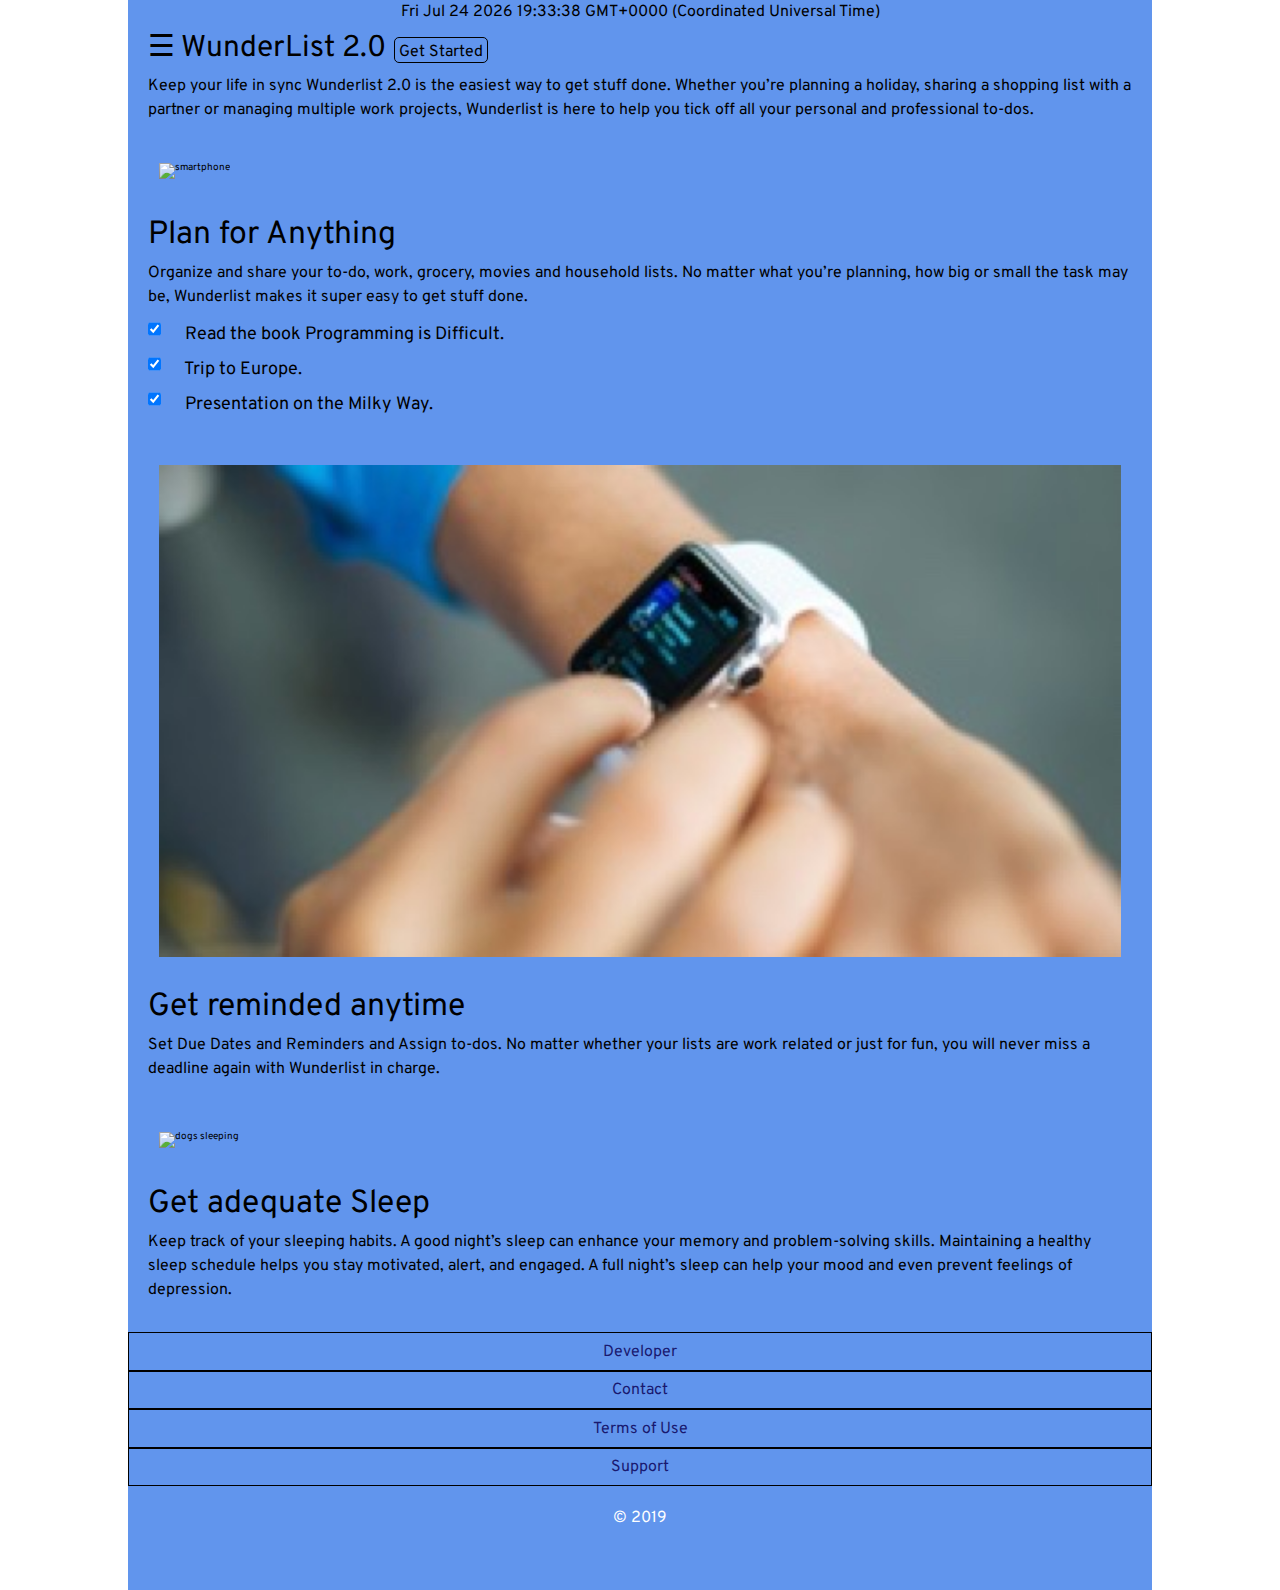
==== index.html @ 2e167d41 "still looking at checkbox" ====
<!DOCTYPE html>

<html lang="en">
<head>
<meta charset="utf-8" />

<title>WunderList 2.0</title>

<link
  href="https://fonts.googleapis.com/css?family=Monoton|Overpass|Indie+Flower|Roboto"
  rel="stylesheet"
/>

<link href="css/index.css" rel="stylesheet" />
<meta name="viewport" content="width=device-width, initial-scale=1.0" />
</head>
<body onload=display_ct();>
<div class="container">
  <p id="displayTime"><span id="ct"></span></p>
    <div id="mySidenav" class="sidenav">
      <a href="javascript:void(0)" class="closebtn" onclick="closeNav()">&times;</a>
      <a href="about.html">About</a>
      <a href="index.html">Home</a>
      <a href="https://youthful-hawking-cef0ae.netlify.com/">Get Started</a>
      <a href="contact.html">Contact</a>
    </div>
    <span id="span" onclick="openNav()">&#9776; WunderList 2.0</span>
    <span><a id="getStarted" href="https://youthful-hawking-cef0ae.netlify.com/">Get Started</a></span>
  <div class="main-article">
  <p>
    Keep your life in sync Wunderlist 2.0 is the easiest way to get stuff
    done. Whether you’re planning a holiday, sharing a shopping list with a
    partner or managing multiple work projects, Wunderlist is here to help
    you tick off all your personal and professional to-dos.
  </p>
    </div>
  </form>
  <div class="image">
    <img
      src="images/adidas-apple-electronics-552961.jpg"
      alt="smartphone"
    />
  </div>
  <div class="article">
    <h2>Plan for Anything</h2>
    <p>
      Organize and share your to-do, work, grocery, movies and household
      lists. No matter what you’re planning, how big or small the task may
      be, Wunderlist makes it super easy to get stuff done.
    </p>
  </div>
  <form class="demo" action="#">
    <label>
      <input
        type="checkbox"
        checked="checked"
        name="remember"
        style="margin-bottom:15px"
      />
      Read the book Programming is Difficult. </label
    ><br />
    <label>
      <input
        type="checkbox"
        checked="checked"
        name="remember"
        style="margin-bottom:15px"
      />
      Trip to Europe. </label
    ><br />
    <label>
      <input
        type="checkbox"
        checked="checked"
        name="remember"
        style="margin-bottom:15px"
      />
      Presentation on the Milky Way.
    </label>
  </form>

    <div class="getReminded">
    <img src="images/course-marketing.jpg" alt="watch" />
    <h2>Get reminded anytime</h2>
    <p>
      Set Due Dates and Reminders and Assign to-dos. No matter whether your
      lists are work related or just for fun, you will never miss a deadline
      again with Wunderlist in charge.
    </p>
  </div>
  <div class="relaxe">
<img src="images/animals-bed-calm-57627.jpg" alt="dogs sleeping">
<h2>Get adequate Sleep</h2>
<p>Keep track of your sleeping habits. A good night’s sleep can enhance your memory
and problem-solving skills. Maintaining a healthy sleep schedule helps you
stay motivated, alert, and engaged. A full night’s sleep can help your mood and even
prevent feelings of depression.
</p>
</div>
<div class="footer">
  <footer>
    <nav>
      <a id="footerAnchor" href="about.html">Developer</a>
      <a id="footerAnchor" href="contact.html">Contact</a>
      <a id="footerAnchor" href="#">Terms of Use</a>
      <a id="footerAnchor" href="mailto:dummyWunder@example.com">Support</a>
    </nav>
  </footer>
  <p>&copy; 2019</p>
</div>
</div>
<script src="index.js"></script>
</body>
</html>
---- css/index.css ----
html,
body,
div,
span,
applet,
object,
iframe,
h1,
h2,
h3,
h4,
h5,
h6,
p,
blockquote,
pre,
a,
abbr,
acronym,
address,
big,
cite,
code,
del,
dfn,
em,
img,
ins,
kbd,
q,
s,
samp,
small,
strike,
strong,
sub,
sup,
tt,
var,
b,
u,
i,
center,
dl,
dt,
dd,
ol,
ul,
li,
fieldset,
form,
label,
legend,
table,
caption,
tbody,
tfoot,
thead,
tr,
th,
td,
article,
aside,
canvas,
details,
embed,
figure,
figcaption,
footer,
header,
hgroup,
menu,
nav,
output,
ruby,
section,
summary,
time,
mark,
audio,
video {
  margin: 0;
  padding: 0;
  border: 0;
  font-size: 100%;
  font: inherit;
  vertical-align: baseline;
}
/* HTML5 display-role reset for older browsers */
article,
aside,
details,
figcaption,
figure,
footer,
header,
hgroup,
menu,
nav,
section {
  display: block;
}
body {
  line-height: 1;
}
ol,
ul {
  list-style: none;
}
blockquote,
q {
  quotes: none;
}
blockquote:before,
blockquote:after,
q:before,
q:after {
  content: "";
  content: none;
}
table {
  border-collapse: collapse;
  border-spacing: 0;
}
* {
  box-sizing: border-box;
  margin: 0 20px;
}
html {
  font-size: 62.5%;
}
html,
body {
  font-family: Overpass, sans-serif;
}
h1,
h2,
h3,
h4,
h5 {
  font-family: Overpass, cursive;
  margin: 0 20px;
}
h1 {
  font-size: 4rem;
}
h2 {
  font-size: 3.2rem;
  padding-bottom: 10px;
}
h4 {
  font-size: 2.5rem;
  padding-bottom: 10px;
}
p {
  line-height: 1.5;
  font-size: 1.6rem;
  padding-bottom: 10px;
  margin: 0 20px;
}
img {
  max-width: 480px;
  width: 94%;
  height: auto;
  margin: 0 3%;
}
.container {
  max-width: 500px;
  position: relative;
  width: 90%;
  margin: 0 auto;
  background-color: #6195ed;
}
#span {
  margin-left: 20px;
}
.aboutImages {
  margin: 0 20px;
}
.aboutImages .aboutImg {
  max-width: 18%;
  height: 100px;
  border: none;
}
.aboutImages .aboutImg:hover {
  cursor: pointer;
}
.aboutMain {
  margin-top: 20px;
}
.aboutContent {
  text-align: left;
  margin-top: 20px;
}
.aboutContent .content {
  margin-top: 10px;
  display: none;
}
.aboutContent .content h2 {
  margin-top: 20px;
}
.aboutContent .content h3 {
  margin-top: 10px;
  font-size: 20px;
}
.aboutContent .content p {
  margin-top: 10px;
}
.aboutContent .content span a {
  text-decoration: none;
  font-size: 16px;
  animation: pulse 1s infinite;
}
@keyframes pulse {
  0% {
    color: #212529;
  }
  100% {
    color: #75e7f0;
  }
}
.aboutContent .change {
  display: block;
}
.contact-article .contactH1 {
  text-align: center;
  font-size: 30px;
  margin: 20px 0;
}
.contact-article h2 {
  font-size: 24px;
}
.contact-article a {
  text-decoration: none;
}
@media (max-width: 1480px) {
  .container {
    max-width: 1024px;
  }
  img {
    max-width: 1024px;
    width: 94%;
    height: auto;
    margin: 3%;
  }
  .aboutImages {
    margin: 0 20px;
  }
  .aboutImages .aboutImg {
    max-width: 18%;
    height: 180px;
    border: none;
  }
  .aboutImages .aboutImg:hover {
    cursor: pointer;
  }
}
#displayTime {
  text-align: center;
}
.sidenav {
  height: 100%;
  width: 0;
  position: absolute;
  z-index: 0.2;
  top: 0;
  left: 0;
  background-color: #588ee2;
  overflow-x: hidden;
  transition: 0.5s;
  padding-top: 60px;
}
.sidenav a {
  padding: 8px 8px 8px 32px;
  text-decoration: none;
  font-size: 25px;
  color: #212529;
  display: block;
  transition: 0.3s;
}
.sidenav a:hover {
  color: #f1f1f1;
}
.sidenav .closebtn {
  position: absolute;
  top: 0;
  right: 25px;
  font-size: 36px;
  margin-left: 50px;
  color: #212529;
}
#span {
  font-size: 30px;
  margin-left: 20px;
}
#span:hover {
  cursor: pointer;
}
#getStarted {
  font-size: 16px;
  text-decoration: none;
  margin: 0 0 100px 6px;
  border: 1px solid black;
  color: black;
  border-radius: 5px;
  padding: 4px 4px 0 4px;
}
#getStarted:hover {
  background: gray;
}
.footer {
  max-width: 500px;
  width: 100%;
  margin-top: 20px;
  padding-bottom: 50px;
}
.footer #footerAnchor {
  max-width: 500px;
  width: 100%;
  display: block;
  text-align: center;
  border: 1px solid black;
  padding: 2%;
  font-size: 16px;
  text-decoration: none;
  color: midnightblue;
}
.footer #footerAnchor:hover {
  color: red;
  background: #86a5d6;
}
.footer p {
  text-align: center;
  margin-top: 20px;
  color: white;
}
@media (max-width: 1480px) {
  .footer {
    max-width: 1024px;
    width: 100%;
    margin-top: 20px;
    padding-bottom: 50px;
  }
  .footer #footerAnchor {
    max-width: 1024px;
    width: 100%;
    display: block;
    justify-content: space-between;
    border: 1px solid black;
    padding: 1%;
    font-size: 16px;
    text-decoration: none;
    color: midnightblue;
  }
  .footer #footerAnchor:hover {
    color: red;
  }
  .footer p {
    text-align: center;
    margin-top: 20px;
    color: white;
  }
}
.demo {
  font-size: 18px;
}
.demo input {
  border: 1px solid black;
  width: auto;
  height: 20px;
}
.main-article {
  margin-top: 10px;
}
.imgArticle {
  display: flex;
}
.imgReminded {
  display: flex;
}
.article {
  margin-top: 10px;
}
.getReminded {
  margin-top: 10px;
}
.relaxe {
  margin-top: 10px;
}
.relaxe h2 {
  margin-top: 10px;
}
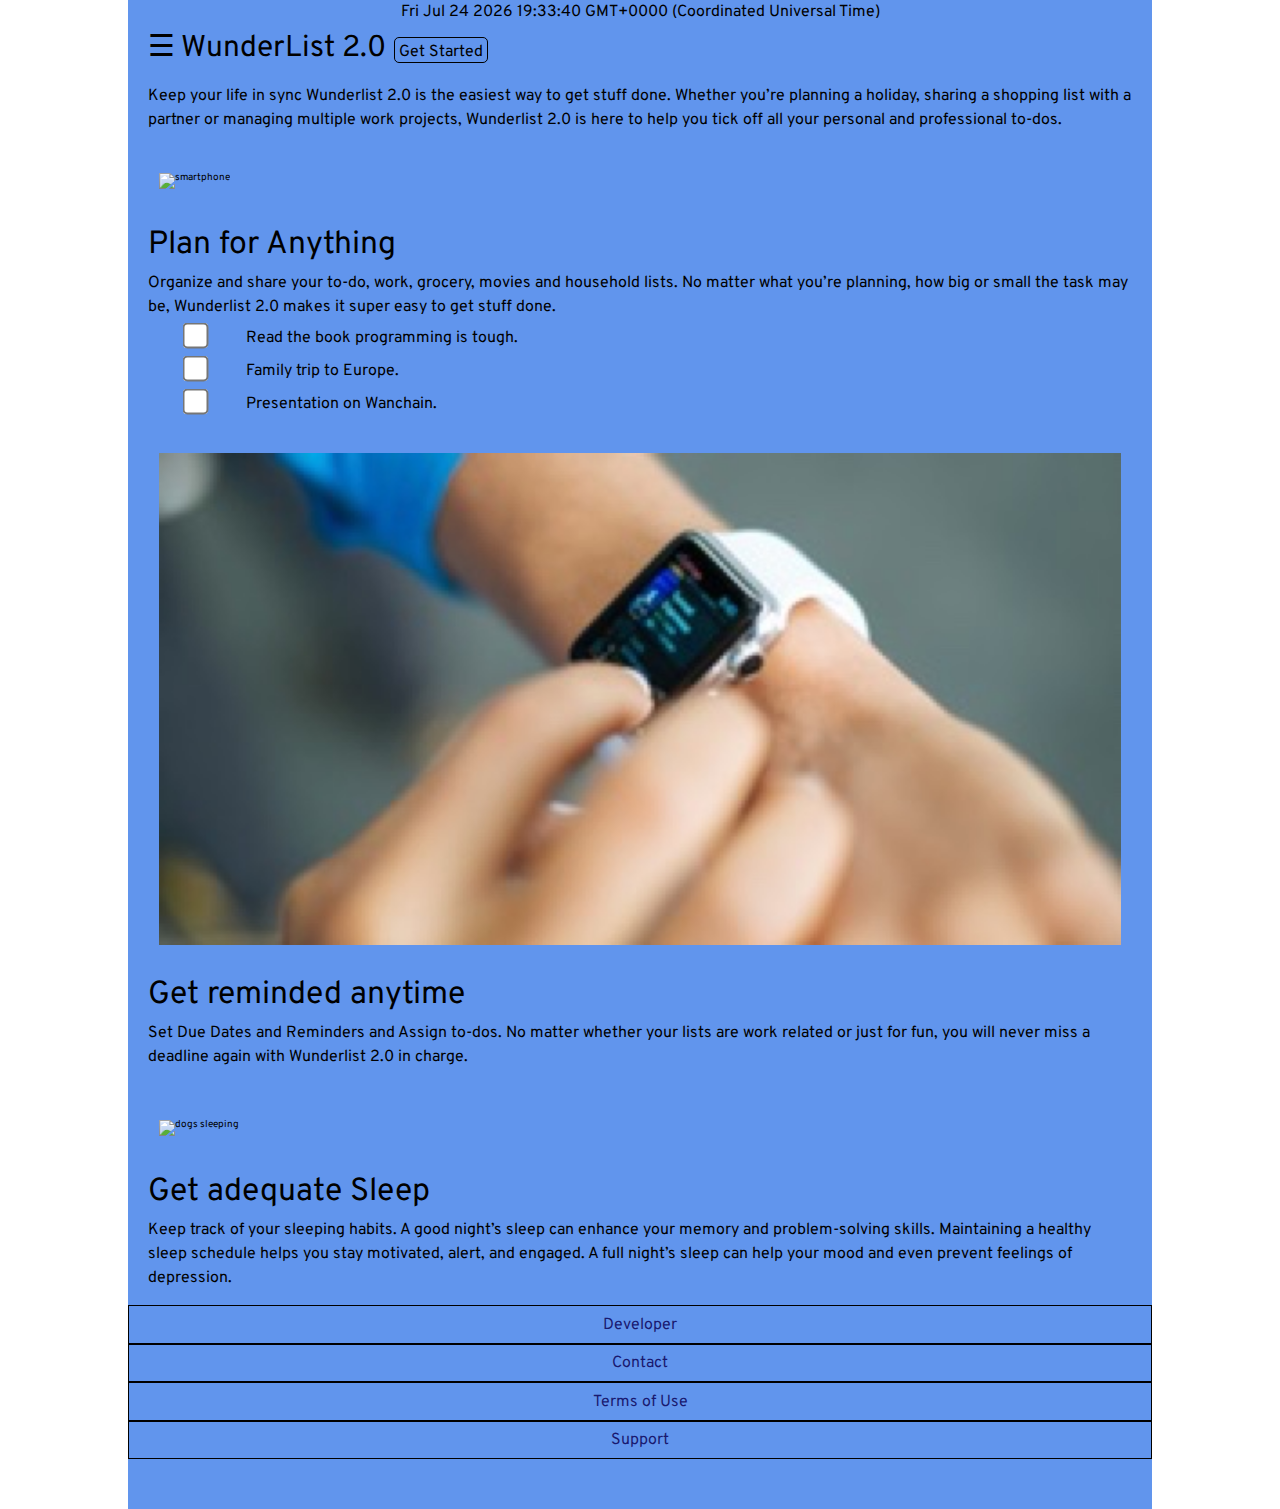
==== commit db8f34bb: "exploring" ====
--- a/index.html
+++ b/index.html
@@ -30,7 +30,7 @@
   <p>
     Keep your life in sync Wunderlist 2.0 is the easiest way to get stuff
     done. Whether you’re planning a holiday, sharing a shopping list with a
-    partner or managing multiple work projects, Wunderlist is here to help
+    partner or managing multiple work projects, Wunderlist 2.0 is here to help
     you tick off all your personal and professional to-dos.
   </p>
     </div>
@@ -46,46 +46,37 @@
     <p>
       Organize and share your to-do, work, grocery, movies and household
       lists. No matter what you’re planning, how big or small the task may
-      be, Wunderlist makes it super easy to get stuff done.
+      be, Wunderlist 2.0 makes it super easy to get stuff done.
     </p>
   </div>
-  <form class="demo" action="#">
-    <label>
-      <input
-        type="checkbox"
-        checked="checked"
-        name="remember"
-        style="margin-bottom:15px"
+  <form id="form" action="#">
+       <span><input id="checkbox" type="checkbox" 
       />
-      Read the book Programming is Difficult. </label
-    ><br />
-    <label>
-      <input
-        type="checkbox"
-        checked="checked"
-        name="remember"
-        style="margin-bottom:15px"
-      />
-      Trip to Europe. </label
-    ><br />
-    <label>
-      <input
-        type="checkbox"
-        checked="checked"
-        name="remember"
-        style="margin-bottom:15px"
-      />
-      Presentation on the Milky Way.
-    </label>
+      <label for="checkbox" style="margin-right:20px;"></label>Read the book programming is tough.</span>
+    <br />
+    <br />
+    <span><input id="checkbox" type="checkbox" />
+      <label for="checkbox" style="margin-right:20px;"></label>Family trip to Europe.</span>
+    <br />
+    <br />
+    <span><input id="checkbox" type="checkbox" />
+      <lab el for="checkbox" style="margin-right:20px;"></label>Presentation on Wanchain.</span>
+    <br />
   </form>
-
+  <!-- <div class="todoFlex">
+  <div class="todo">
+    <span><img id="thumpsDown" onclick="show()" src="images/disagree.svg" style="width:30px;height:30px;" alt="thumbsdown"><span>see this works</span></span>
+    ock; -->
+    <!-- <img id="thumpsUp" onclick="unShow()" src="images/agree-disagree.svg" style="width:30px;height:30px;" alt="thumbsup">
+  </div>
+  </div> -->
     <div class="getReminded">
     <img src="images/course-marketing.jpg" alt="watch" />
     <h2>Get reminded anytime</h2>
     <p>
       Set Due Dates and Reminders and Assign to-dos. No matter whether your
       lists are work related or just for fun, you will never miss a deadline
-      again with Wunderlist in charge.
+      again with Wunderlist 2.0 in charge.
     </p>
   </div>
   <div class="relaxe">
@@ -102,11 +93,11 @@
     <nav>
       <a id="footerAnchor" href="about.html">Developer</a>
       <a id="footerAnchor" href="contact.html">Contact</a>
-      <a id="footerAnchor" href="#">Terms of Use</a>
+      <a id="footerAnchor" href="terms.html" target="blank">Terms of Use</a>
       <a id="footerAnchor" href="mailto:dummyWunder@example.com">Support</a>
     </nav>
   </footer>
-  <p>&copy; 2019</p>
+ 
 </div>
 </div>
 <script src="index.js"></script>
--- a/css/index.css
+++ b/css/index.css
@@ -179,7 +179,7 @@
 }
 .aboutImages .aboutImg {
   max-width: 18%;
-  height: 100px;
+  height: 80px;
   border: none;
 }
 .aboutImages .aboutImg:hover {
@@ -219,9 +219,6 @@
     color: #75e7f0;
   }
 }
-.aboutContent .change {
-  display: block;
-}
 .contact-article .contactH1 {
   text-align: center;
   font-size: 30px;
@@ -236,6 +233,7 @@
 @media (max-width: 1480px) {
   .container {
     max-width: 1024px;
+    width: 100%;
   }
   img {
     max-width: 1024px;
@@ -249,6 +247,34 @@
   .aboutImages .aboutImg {
     max-width: 18%;
     height: 180px;
+    border: none;
+  }
+  .aboutImages .aboutImg:hover {
+    cursor: pointer;
+  }
+}
+@media (max-width: 880px) {
+  .container {
+    max-width: 880px;
+    width: 100%;
+    background: #6195ed;
+  }
+  .flip-box {
+    display: none;
+  }
+}
+@media (max-width: 650px) {
+  .container {
+    max-width: 650px;
+    width: 100%;
+    background: #6195ed;
+  }
+  .aboutImages {
+    margin: 0 20px;
+  }
+  .aboutImages .aboutImg {
+    max-width: 18%;
+    height: 120px;
     border: none;
   }
   .aboutImages .aboutImg:hover {
@@ -265,7 +291,7 @@
   z-index: 0.2;
   top: 0;
   left: 0;
-  background-color: #588ee2;
+  background-color: #6195ed;
   overflow-x: hidden;
   transition: 0.5s;
   padding-top: 60px;
@@ -311,7 +337,7 @@
 .footer {
   max-width: 500px;
   width: 100%;
-  margin-top: 20px;
+  margin-top: 5px;
   padding-bottom: 50px;
 }
 .footer #footerAnchor {
@@ -333,12 +359,21 @@
   text-align: center;
   margin-top: 20px;
   color: white;
+  animation: pulse 1s infinite;
+}
+@keyframes pulse {
+  0% {
+    color: #083077;
+  }
+  100% {
+    color: #092524;
+  }
 }
 @media (max-width: 1480px) {
   .footer {
     max-width: 1024px;
     width: 100%;
-    margin-top: 20px;
+    margin-top: 5px;
     padding-bottom: 50px;
   }
   .footer #footerAnchor {
@@ -361,16 +396,8 @@
     color: white;
   }
 }
-.demo {
-  font-size: 18px;
-}
-.demo input {
-  border: 1px solid black;
-  width: auto;
-  height: 20px;
-}
 .main-article {
-  margin-top: 10px;
+  margin-top: 20px;
 }
 .imgArticle {
   display: flex;
@@ -390,3 +417,10 @@
 .relaxe h2 {
   margin-top: 10px;
 }
+#form {
+  font-size: 16px;
+}
+#form input[type="checkbox"] {
+  transform: scale(2);
+  margin-left: 6%;
+}
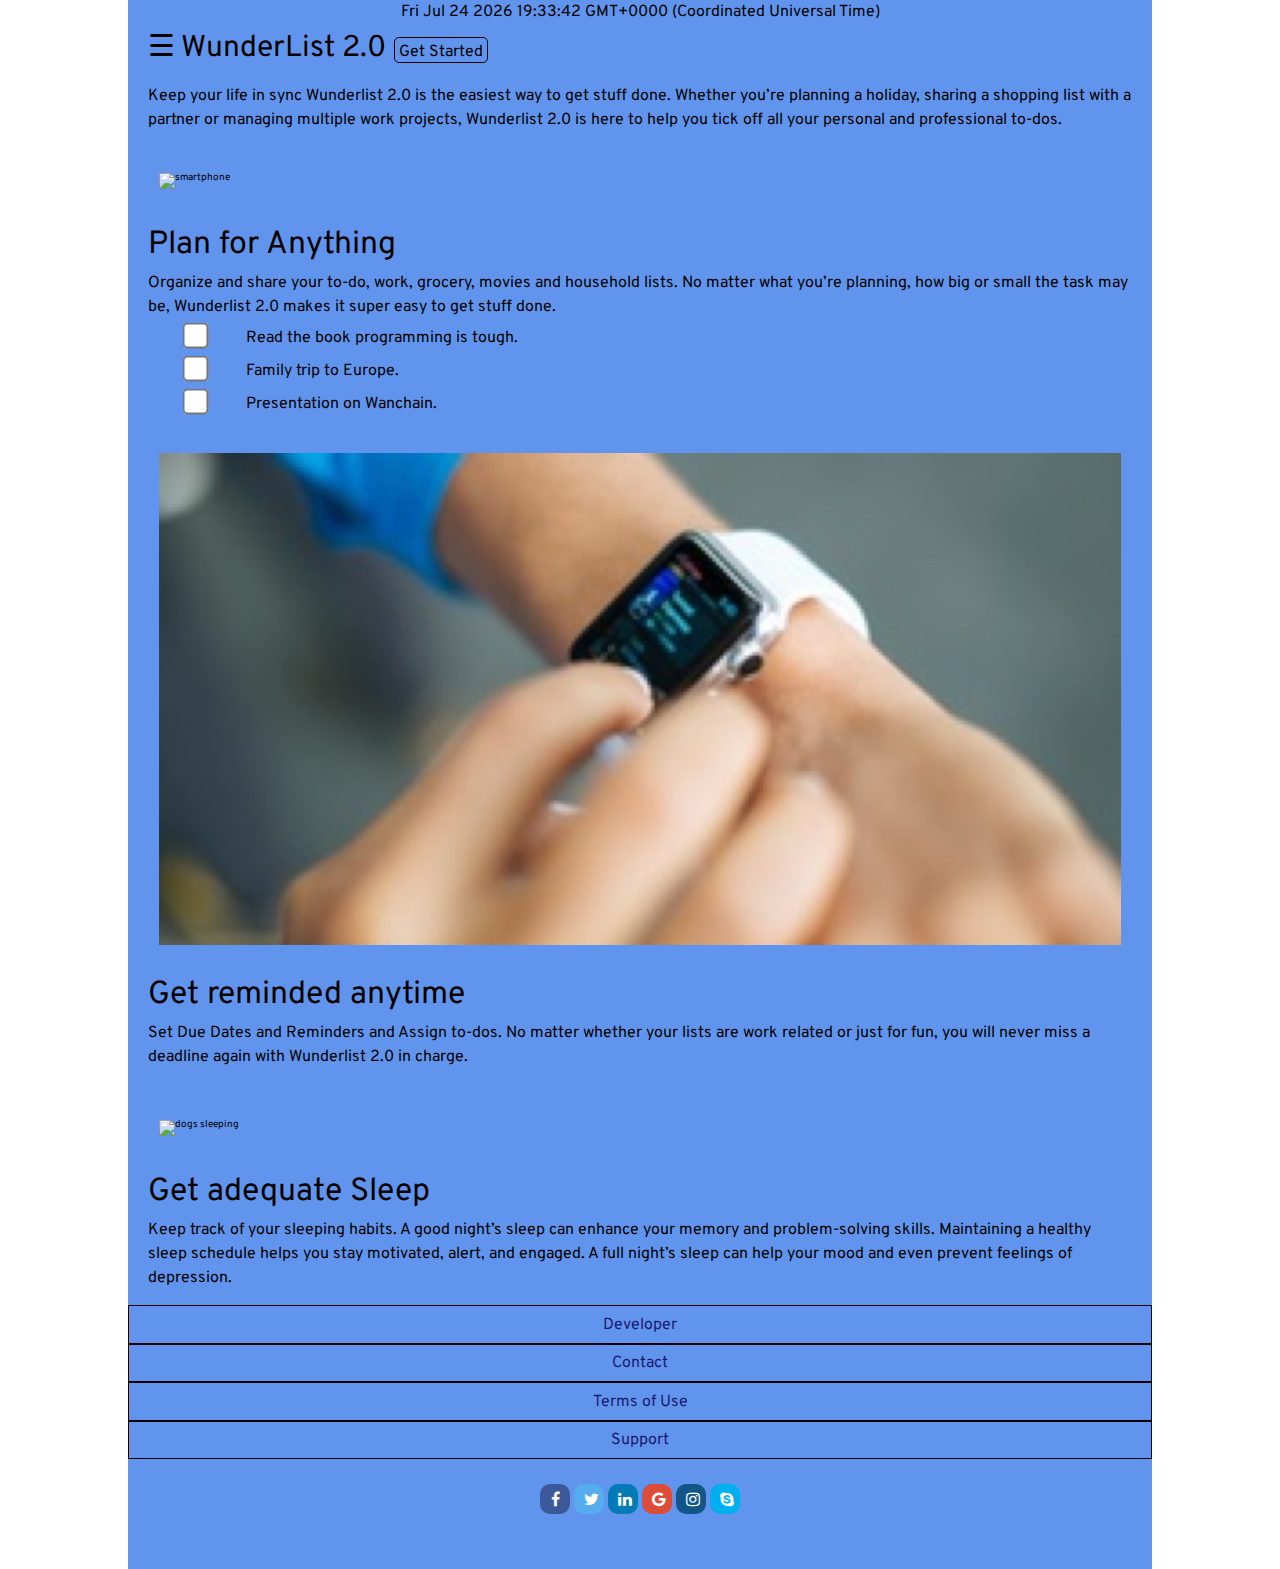
==== commit c28d3b82: "added social media icons" ====
--- a/index.html
+++ b/index.html
@@ -10,7 +10,7 @@
   href="https://fonts.googleapis.com/css?family=Monoton|Overpass|Indie+Flower|Roboto"
   rel="stylesheet"
 />
-
+<link rel="stylesheet" href="https://cdnjs.cloudflare.com/ajax/libs/font-awesome/4.7.0/css/font-awesome.min.css">
 <link href="css/index.css" rel="stylesheet" />
 <meta name="viewport" content="width=device-width, initial-scale=1.0" />
 </head>
@@ -97,7 +97,14 @@
       <a id="footerAnchor" href="mailto:dummyWunder@example.com">Support</a>
     </nav>
   </footer>
- 
+<div class="socialMedia">
+  <a href="#" class="fa fa-facebook"></a>
+  <a href="#" class="fa fa-twitter"></a>
+  <a href="#" class="fa fa-linkedin"></a>
+  <a href="#" class="fa fa-google"></a>
+  <a href="#" class="fa fa-instagram"></a>
+  <a href="#" class="fa fa-skype"></a>
+</div>
 </div>
 </div>
 <script src="index.js"></script>
--- a/css/index.css
+++ b/css/index.css
@@ -355,19 +355,46 @@
   color: red;
   background: #86a5d6;
 }
-.footer p {
+.footer .socialMedia {
+  margin-top: 20px;
+  display: flex;
+  justify-content: center;
+}
+.footer .fa {
+  padding: 7px 10px;
+  font-size: 16px;
+  width: 30px;
+  border-radius: 10px;
   text-align: center;
-  margin-top: 20px;
-  color: white;
-  animation: pulse 1s infinite;
-}
-@keyframes pulse {
-  0% {
-    color: #083077;
-  }
-  100% {
-    color: #092524;
-  }
+  text-decoration: none;
+  margin: 5px 2px;
+}
+.footer .fa:hover {
+  opacity: 0.7;
+}
+.footer .fa-facebook {
+  background: #3b5998;
+  color: white;
+}
+.footer .fa-twitter {
+  background: #55acee;
+  color: white;
+}
+.footer .fa-google {
+  background: #dd4b39;
+  color: white;
+}
+.footer .fa-linkedin {
+  background: #007bb5;
+  color: white;
+}
+.footer .fa-instagram {
+  background: #125688;
+  color: white;
+}
+.footer .fa-skype {
+  background: #00aff0;
+  color: white;
 }
 @media (max-width: 1480px) {
   .footer {
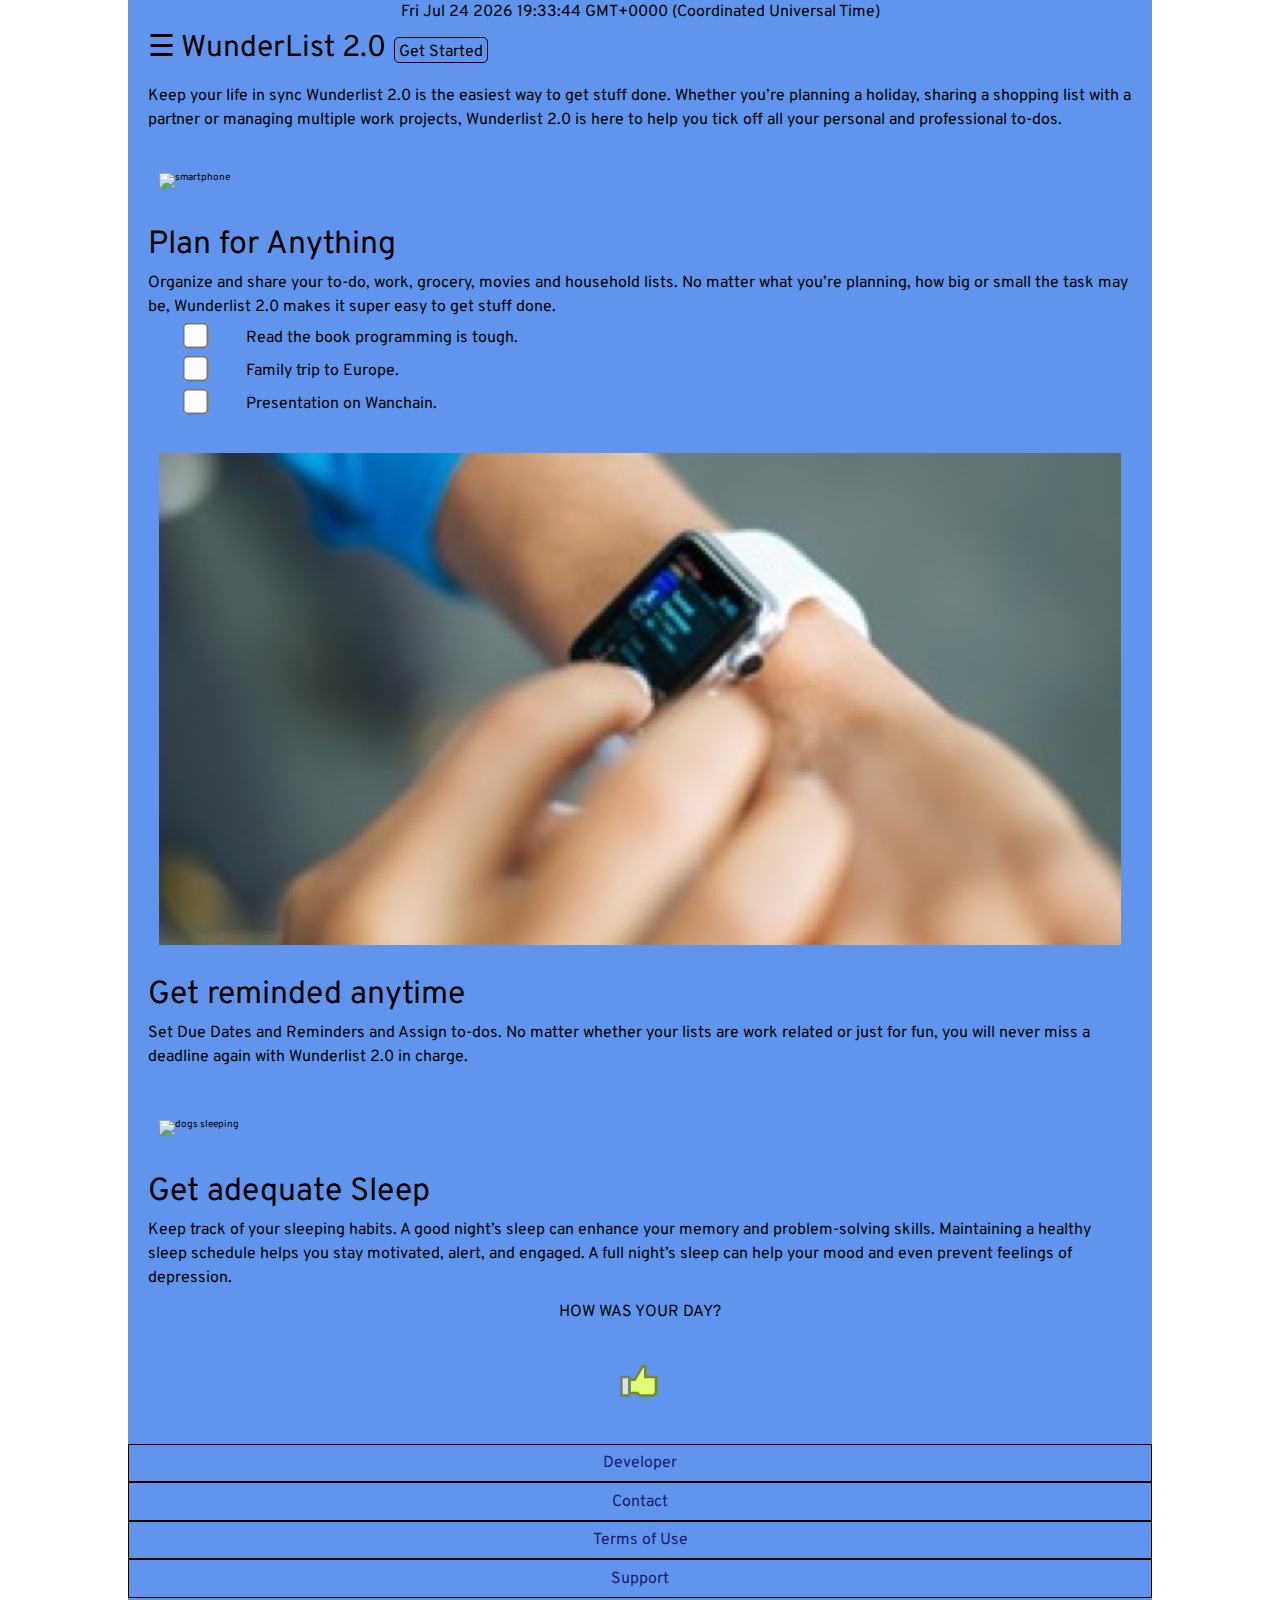
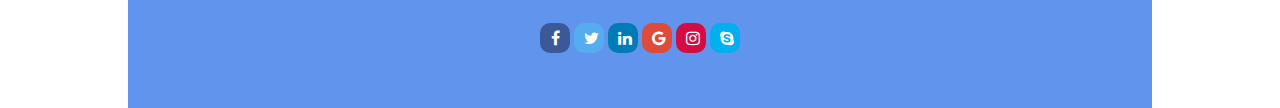
==== commit 90b5f342: "added thumps up" ====
--- a/index.html
+++ b/index.html
@@ -52,7 +52,7 @@
   <form id="form" action="#">
        <span><input id="checkbox" type="checkbox" 
       />
-      <label for="checkbox" style="margin-right:20px;"></label>Read the book programming is tough.</span>
+      <label for="checkbox" style="margin-right:20px;"></label><span id="checkSpan">Read the book programming is tough.</span></span>
     <br />
     <br />
     <span><input id="checkbox" type="checkbox" />
@@ -88,6 +88,11 @@
 prevent feelings of depression.
 </p>
 </div>
+<div class="howdy">
+  <p>How was your day?</p>
+  <img id="thumpsUp" onclick="unShow()" src="images/agree-disagree.svg" style="width:40px;height:40px;"
+    alt="thumbsup">
+</div>
 <div class="footer">
   <footer>
     <nav>
@@ -98,12 +103,12 @@
     </nav>
   </footer>
 <div class="socialMedia">
-  <a href="#" class="fa fa-facebook"></a>
-  <a href="#" class="fa fa-twitter"></a>
-  <a href="#" class="fa fa-linkedin"></a>
-  <a href="#" class="fa fa-google"></a>
-  <a href="#" class="fa fa-instagram"></a>
-  <a href="#" class="fa fa-skype"></a>
+  <a href="https://www.facebook.com/" class="fa fa-facebook"></a>
+  <a href="www.twitter.co " class="fa fa-twitter"></a>
+  <a href="www.linkedIn.com" class="fa fa-linkedin"></a>
+  <a href="www.google.com" class="fa fa-google"></a>
+  <a href="www.instagram.com" class="fa fa-instagram"></a>
+  <a href="www.skype.com" class="fa fa-skype"></a>
 </div>
 </div>
 </div>
--- a/css/index.css
+++ b/css/index.css
@@ -171,9 +171,6 @@
   margin: 0 auto;
   background-color: #6195ed;
 }
-#span {
-  margin-left: 20px;
-}
 .aboutImages {
   margin: 0 20px;
 }
@@ -258,9 +255,6 @@
     max-width: 880px;
     width: 100%;
     background: #6195ed;
-  }
-  .flip-box {
-    display: none;
   }
 }
 @media (max-width: 650px) {
@@ -389,7 +383,7 @@
   color: white;
 }
 .footer .fa-instagram {
-  background: #125688;
+  background: #d30d43;
   color: white;
 }
 .footer .fa-skype {
@@ -451,3 +445,18 @@
   transform: scale(2);
   margin-left: 6%;
 }
+.howdy {
+  text-align: center;
+}
+.howdy p {
+  text-transform: uppercase;
+  animation: pulse 1s infinite;
+}
+@keyframes pulse {
+  0% {
+    color: #212529;
+  }
+  100% {
+    color: #75e7f0;
+  }
+}
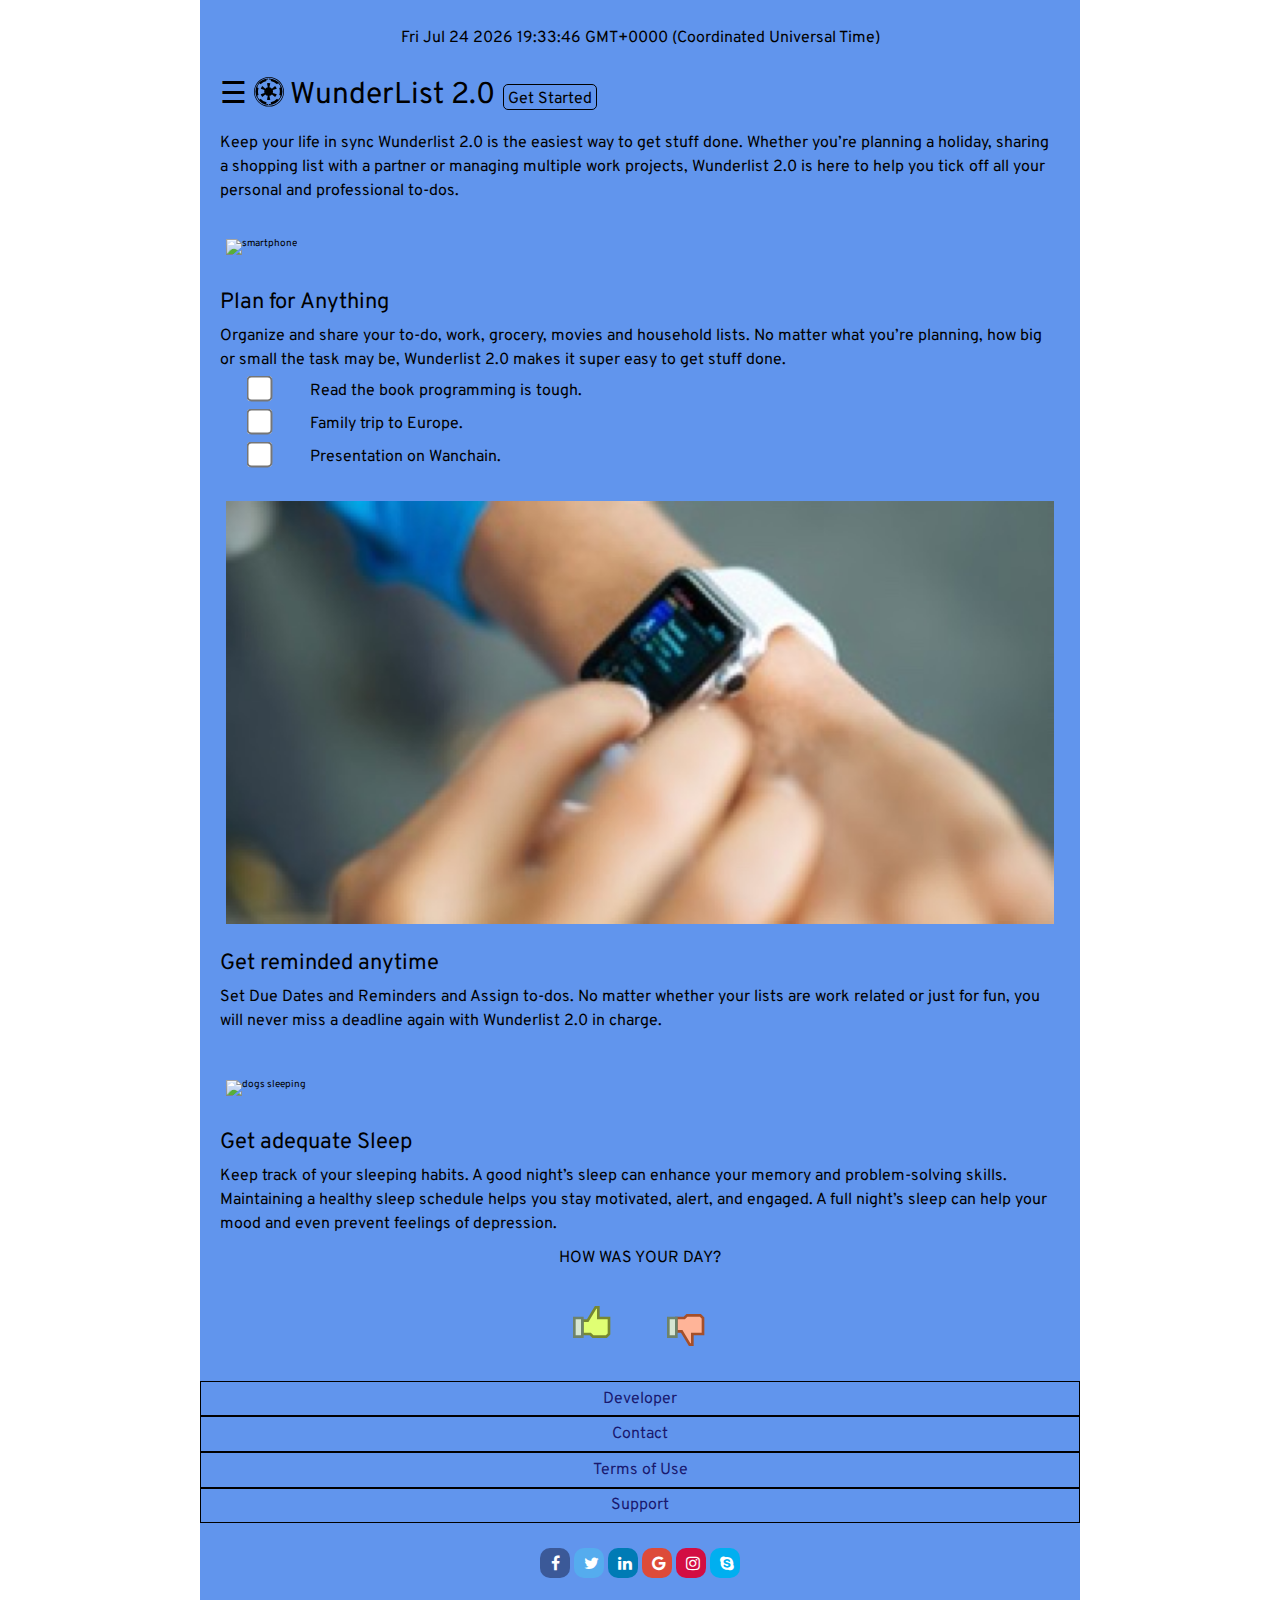
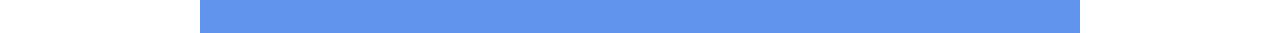
==== commit 13a82f81: "animations" ====
--- a/index.html
+++ b/index.html
@@ -24,7 +24,7 @@
       <a href="https://youthful-hawking-cef0ae.netlify.com/">Get Started</a>
       <a href="contact.html">Contact</a>
     </div>
-    <span id="span" onclick="openNav()">&#9776; WunderList 2.0</span>
+    <span id="span" onclick="openNav()">&#9776; <i class="fa fa-empire" style="font-size:30px"></i> WunderList 2.0</span>
     <span><a id="getStarted" href="https://youthful-hawking-cef0ae.netlify.com/">Get Started</a></span>
   <div class="main-article">
   <p>
@@ -63,13 +63,6 @@
       <lab el for="checkbox" style="margin-right:20px;"></label>Presentation on Wanchain.</span>
     <br />
   </form>
-  <!-- <div class="todoFlex">
-  <div class="todo">
-    <span><img id="thumpsDown" onclick="show()" src="images/disagree.svg" style="width:30px;height:30px;" alt="thumbsdown"><span>see this works</span></span>
-    ock; -->
-    <!-- <img id="thumpsUp" onclick="unShow()" src="images/agree-disagree.svg" style="width:30px;height:30px;" alt="thumbsup">
-  </div>
-  </div> -->
     <div class="getReminded">
     <img src="images/course-marketing.jpg" alt="watch" />
     <h2>Get reminded anytime</h2>
@@ -92,6 +85,7 @@
   <p>How was your day?</p>
   <img id="thumpsUp" onclick="unShow()" src="images/agree-disagree.svg" style="width:40px;height:40px;"
     alt="thumbsup">
+    <img id="thumpsDown" onclick="show()" src="images/disagree.svg" style="width:40px;height:40px;" alt="thumbsdown">
 </div>
 <div class="footer">
   <footer>
--- a/css/index.css
+++ b/css/index.css
@@ -142,14 +142,14 @@
   margin: 0 20px;
 }
 h1 {
-  font-size: 4rem;
+  font-size: 3rem;
 }
 h2 {
-  font-size: 3.2rem;
+  font-size: 2.2rem;
   padding-bottom: 10px;
 }
 h4 {
-  font-size: 2.5rem;
+  font-size: 1.8rem;
   padding-bottom: 10px;
 }
 p {
@@ -221,19 +221,20 @@
   font-size: 30px;
   margin: 20px 0;
 }
-.contact-article h2 {
-  font-size: 24px;
-}
 .contact-article a {
   text-decoration: none;
+}
+.contact-article a:hover {
+  text-decoration: underline;
+  color: #664750;
 }
 @media (max-width: 1480px) {
   .container {
-    max-width: 1024px;
+    max-width: 880px;
     width: 100%;
   }
   img {
-    max-width: 1024px;
+    max-width: 880px;
     width: 94%;
     height: auto;
     margin: 3%;
@@ -252,7 +253,7 @@
 }
 @media (max-width: 880px) {
   .container {
-    max-width: 880px;
+    max-width: 750px;
     width: 100%;
     background: #6195ed;
   }
@@ -277,10 +278,13 @@
 }
 #displayTime {
   text-align: center;
+  padding: 3% 0;
+  margin: 0;
 }
 .sidenav {
   height: 100%;
   width: 0;
+  margin-top: 4%;
   position: absolute;
   z-index: 0.2;
   top: 0;
@@ -316,6 +320,15 @@
 #span:hover {
   cursor: pointer;
 }
+#span .fa {
+  transform: rotate(180deg);
+  animation: rotate 0.8s infinite linear;
+}
+@keyframes rotate {
+  0% {
+    transform: rotate(-90deg);
+  }
+}
 #getStarted {
   font-size: 16px;
   text-decoration: none;
@@ -392,7 +405,7 @@
 }
 @media (max-width: 1480px) {
   .footer {
-    max-width: 1024px;
+    max-width: 880px;
     width: 100%;
     margin-top: 5px;
     padding-bottom: 50px;
@@ -445,6 +458,12 @@
   transform: scale(2);
   margin-left: 6%;
 }
+#form input[type="checkbox"]:checked {
+  background: red;
+}
+#form input[type="checkbox"]:checked:after {
+  background: red;
+}
 .howdy {
   text-align: center;
 }
@@ -452,6 +471,9 @@
   text-transform: uppercase;
   animation: pulse 1s infinite;
 }
+.howdy img:hover {
+  cursor: pointer;
+}
 @keyframes pulse {
   0% {
     color: #212529;
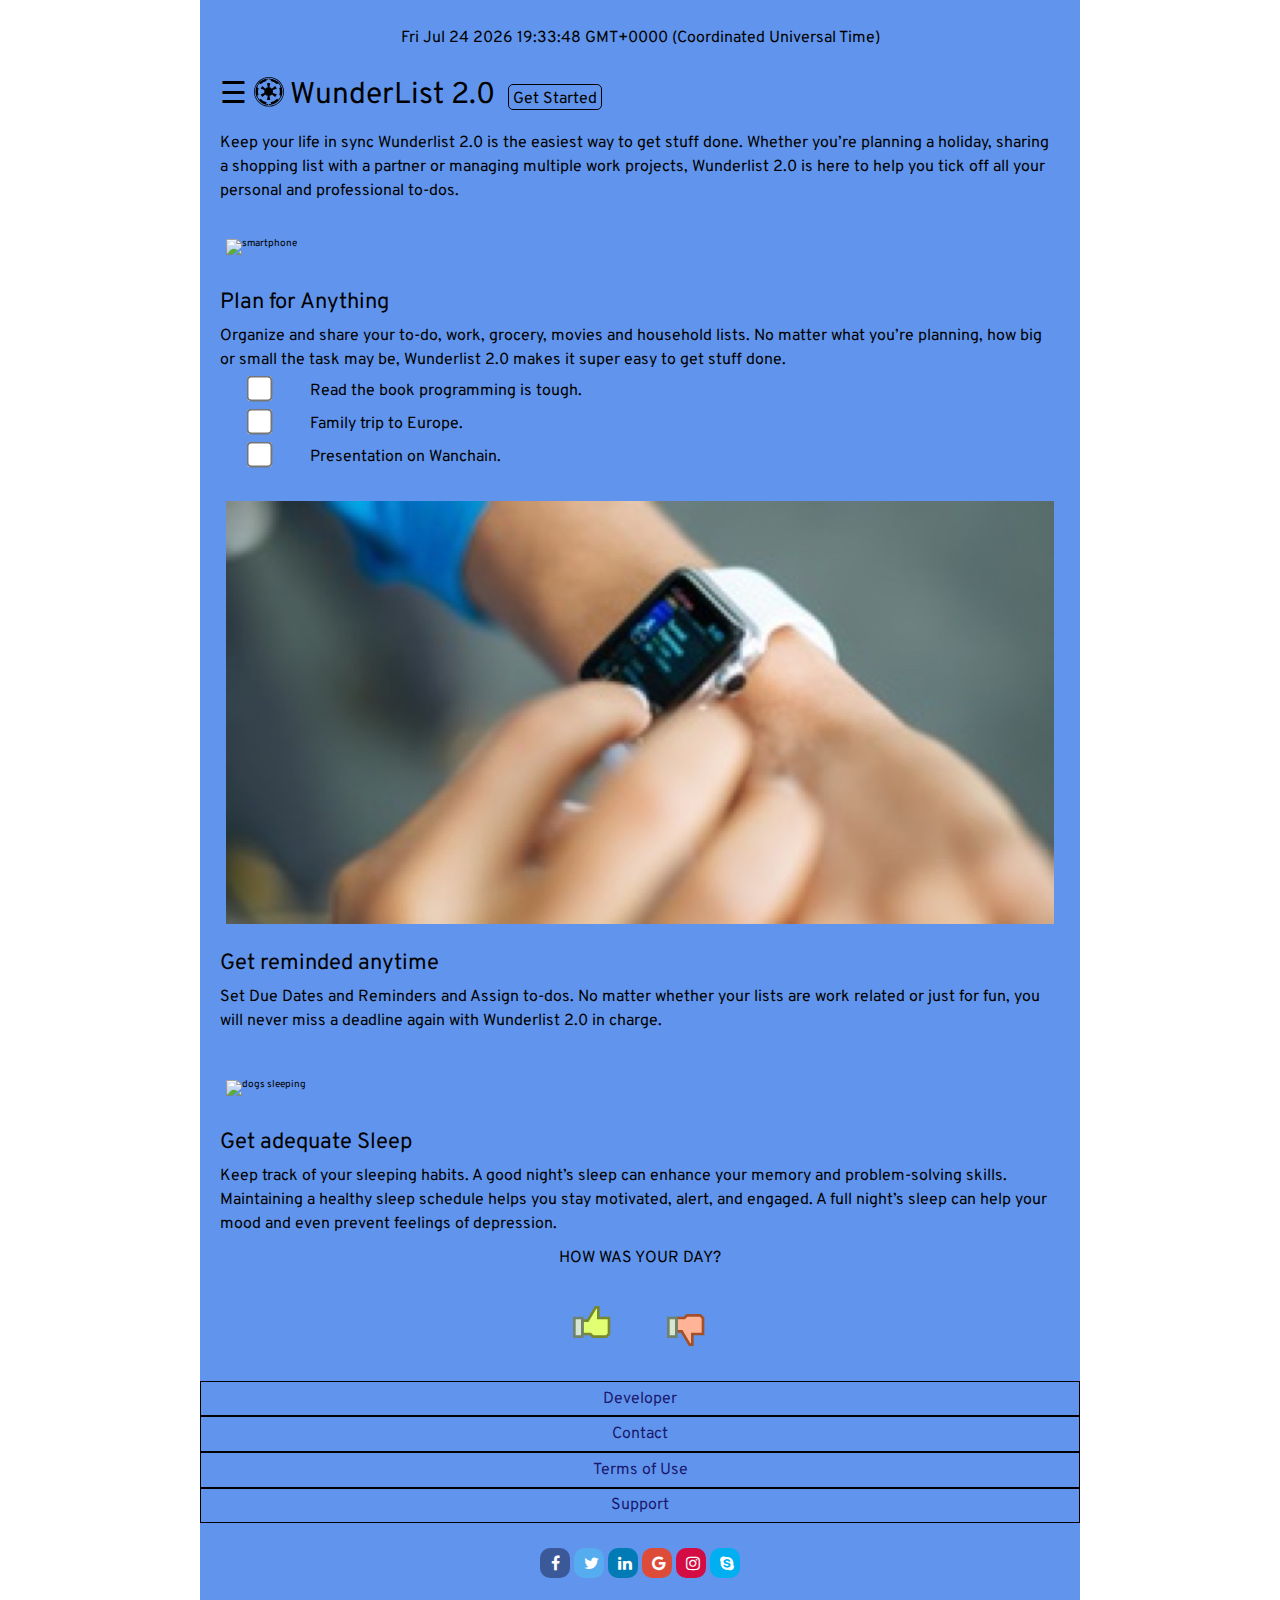
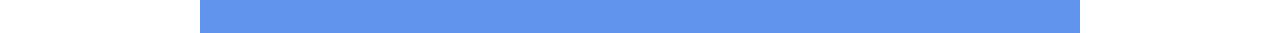
==== commit 34895b74: "added hussen github" ====
--- a/index.html
+++ b/index.html
@@ -24,7 +24,7 @@
       <a href="https://youthful-hawking-cef0ae.netlify.com/">Get Started</a>
       <a href="contact.html">Contact</a>
     </div>
-    <span id="span" onclick="openNav()">&#9776; <i class="fa fa-empire" style="font-size:30px"></i> WunderList 2.0</span>
+    <span id="span" onclick="openNav()">&#9776; <i class="fa fa-empire" style="font-size:30px"></i> WunderList 2.0 </span>
     <span><a id="getStarted" href="https://youthful-hawking-cef0ae.netlify.com/">Get Started</a></span>
   <div class="main-article">
   <p>
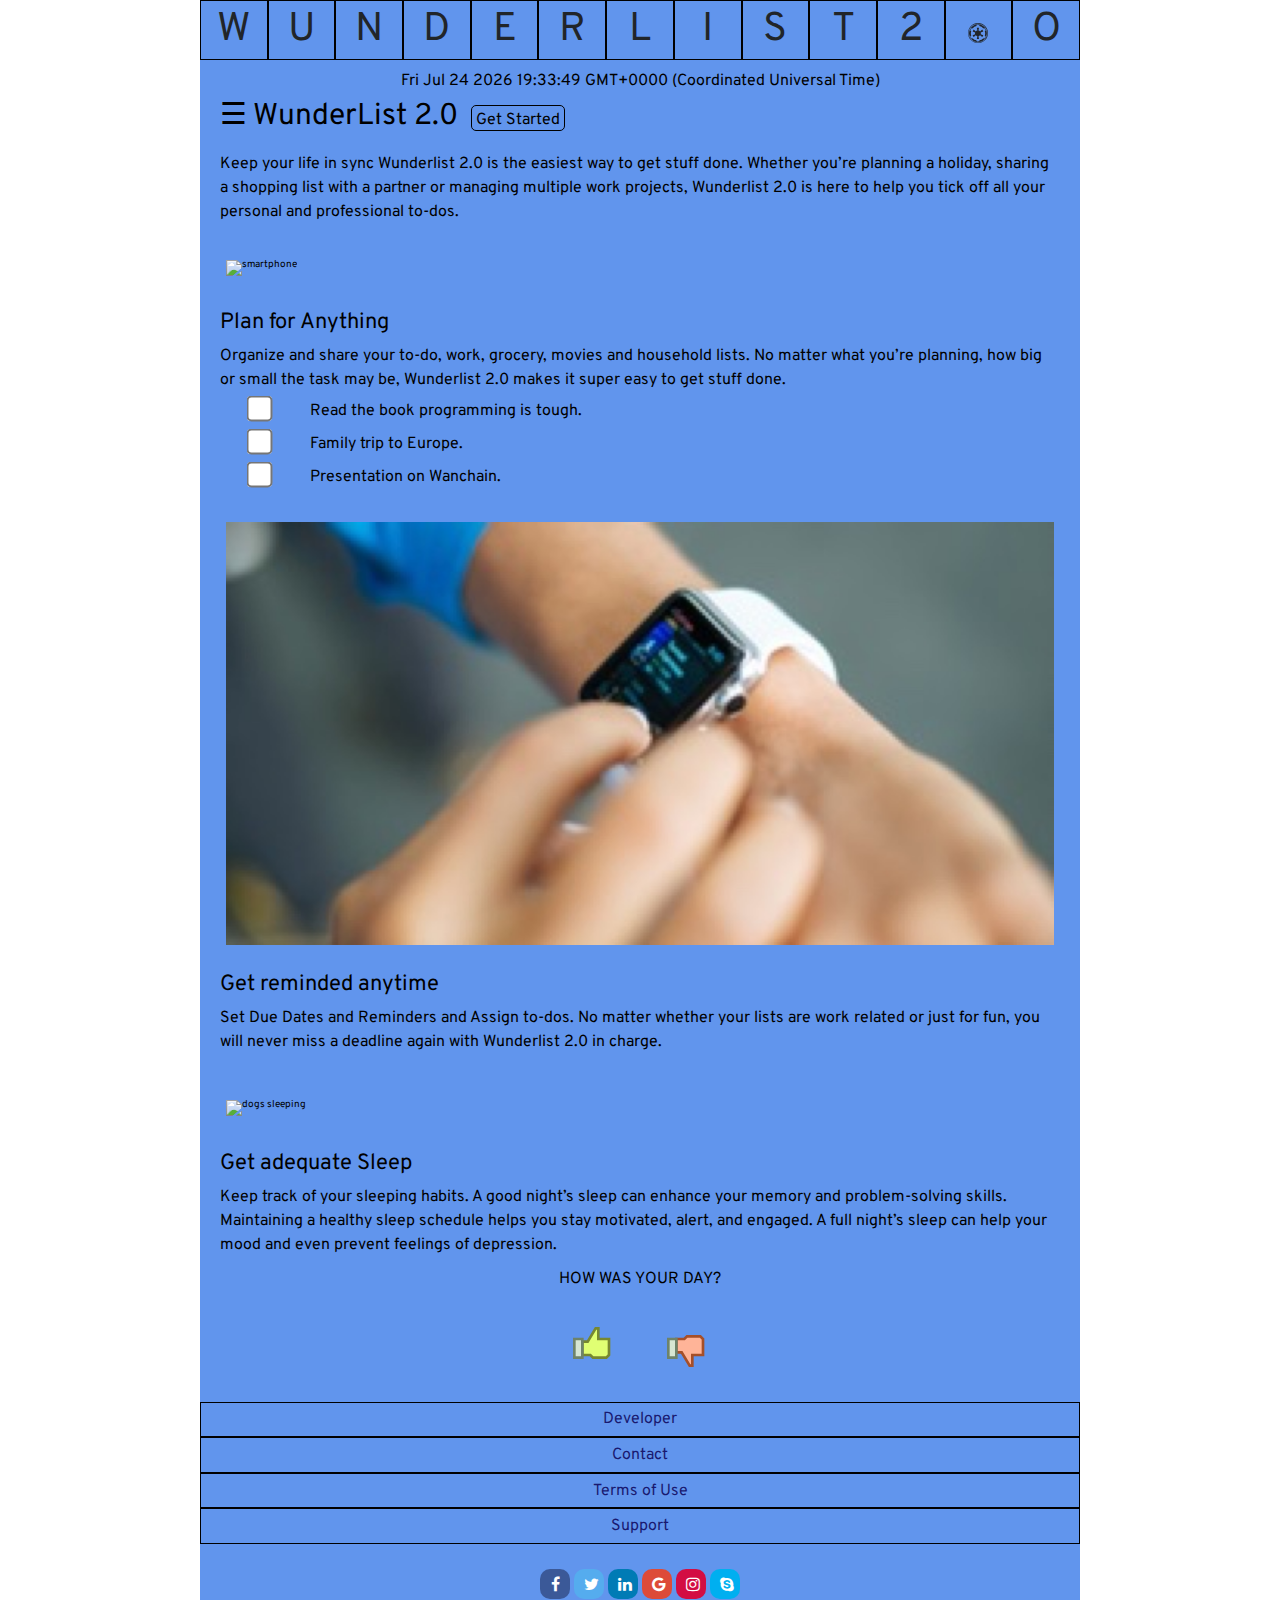
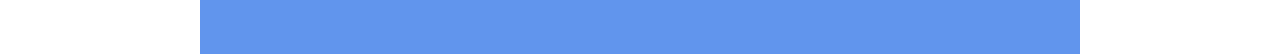
==== commit 083d5feb: "little more animation and team lead image" ====
--- a/index.html
+++ b/index.html
@@ -16,6 +16,23 @@
 </head>
 <body onload=display_ct();>
 <div class="container">
+  <div id="headDiv">
+    <div class="div div1">W</div>
+    <div class="div div2">U</div>
+    <div class="div div3">N</div>
+    <div class="div div4">D</div>
+    <div class="div div5">E</div>
+    <div class="div div6">R</div>
+    <div class="div div7">L</div>
+    <div class="div div8">I</div>
+    <div class="div div9">S</div>
+    <div class="div div10">T</div>
+    <div class="div div11">2</div>
+    <div class="div div12">
+      <i class="fa fa-empire" style="font-size:20px"></i>
+    </div>
+    <div class="div div13">O</div>
+  </div>
   <p id="displayTime"><span id="ct"></span></p>
     <div id="mySidenav" class="sidenav">
       <a href="javascript:void(0)" class="closebtn" onclick="closeNav()">&times;</a>
@@ -24,7 +41,7 @@
       <a href="https://youthful-hawking-cef0ae.netlify.com/">Get Started</a>
       <a href="contact.html">Contact</a>
     </div>
-    <span id="span" onclick="openNav()">&#9776; <i class="fa fa-empire" style="font-size:30px"></i> WunderList 2.0 </span>
+    <span id="span" onclick="openNav()">&#9776; WunderList 2.0 </span>
     <span><a id="getStarted" href="https://youthful-hawking-cef0ae.netlify.com/">Get Started</a></span>
   <div class="main-article">
   <p>
--- a/css/index.css
+++ b/css/index.css
@@ -171,6 +171,45 @@
   margin: 0 auto;
   background-color: #6195ed;
 }
+#headDiv {
+  display: flex;
+  animation: pulse 1s infinite;
+}
+#headDiv .div {
+  height: 60px;
+  width: 8%;
+  padding: 1%;
+  color: #212529;
+  border: 1px solid black;
+  text-align: center;
+  font-size: 4rem;
+  animation: pulse 1s infinite;
+}
+#headDiv .div .fa {
+  transform: rotate(180deg);
+  animation: rotate 0.8s infinite linear;
+}
+@keyframes rotate {
+  0% {
+    transform: rotate(-90deg);
+  }
+}
+@keyframes pulse {
+  0% {
+    color: #212529;
+  }
+  100% {
+    color: #ccff66;
+  }
+}
+@keyframes pulse {
+  0% {
+    background: #212529;
+  }
+  100% {
+    color: #ccff66;
+  }
+}
 .aboutImages {
   margin: 0 20px;
 }
@@ -278,13 +317,13 @@
 }
 #displayTime {
   text-align: center;
-  padding: 3% 0;
+  padding: 1% 0;
   margin: 0;
 }
 .sidenav {
   height: 100%;
   width: 0;
-  margin-top: 4%;
+  margin-top: 0;
   position: absolute;
   z-index: 0.2;
   top: 0;
@@ -292,7 +331,7 @@
   background-color: #6195ed;
   overflow-x: hidden;
   transition: 0.5s;
-  padding-top: 60px;
+  padding-top: 80px;
 }
 .sidenav a {
   padding: 8px 8px 8px 32px;
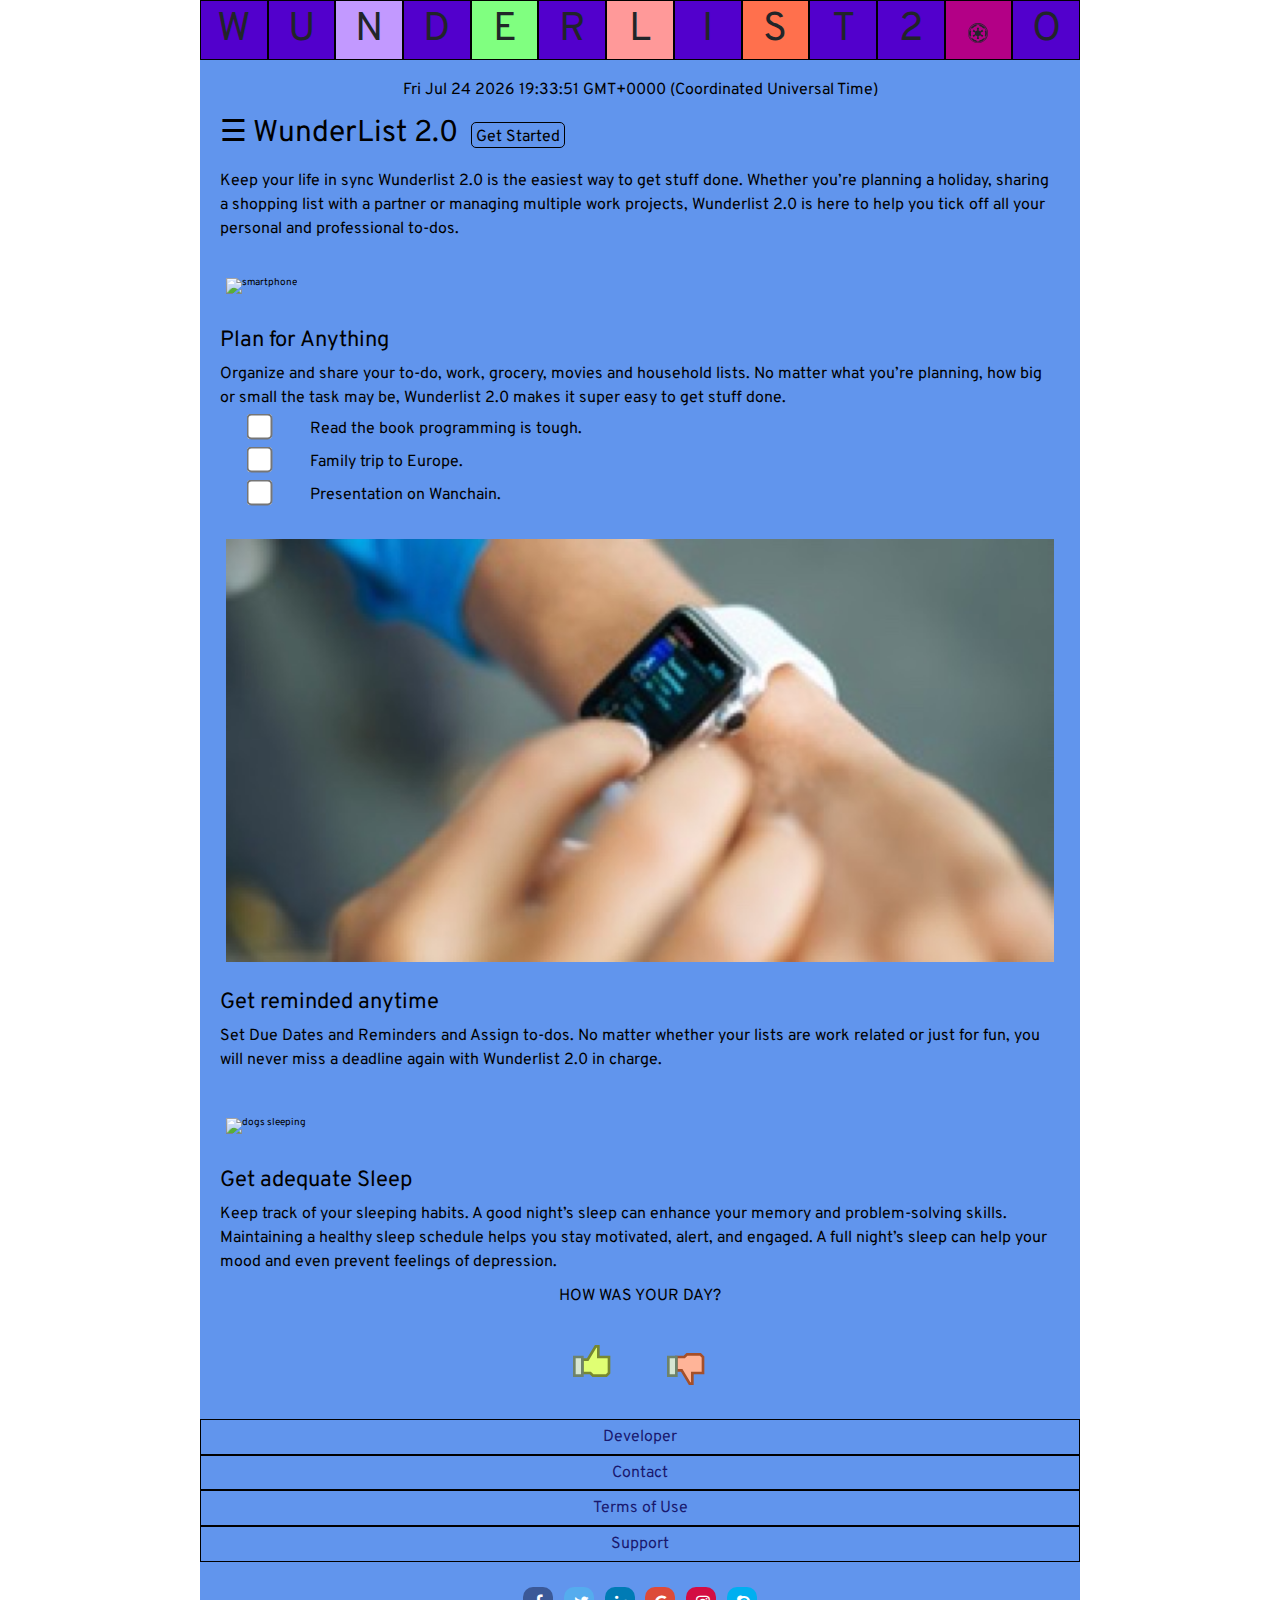
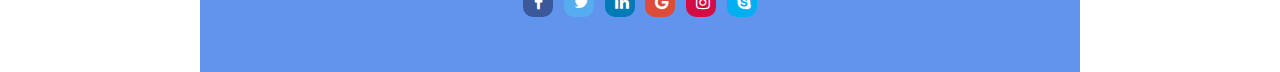
==== commit 97f08fcc: "updated URL to match new website" ====
--- a/index.html
+++ b/index.html
@@ -38,11 +38,11 @@
       <a href="javascript:void(0)" class="closebtn" onclick="closeNav()">&times;</a>
       <a href="about.html">About</a>
       <a href="index.html">Home</a>
-      <a href="https://youthful-hawking-cef0ae.netlify.com/">Get Started</a>
+      <a href="https://flamboyant-spence-c134da.netlify.com/login">Get Started</a>
       <a href="contact.html">Contact</a>
     </div>
     <span id="span" onclick="openNav()">&#9776; WunderList 2.0 </span>
-    <span><a id="getStarted" href="https://youthful-hawking-cef0ae.netlify.com/">Get Started</a></span>
+    <span><a id="getStarted" href="https://flamboyant-spence-c134da.netlify.com/login">Get Started</a></span>
   <div class="main-article">
   <p>
     Keep your life in sync Wunderlist 2.0 is the easiest way to get stuff
--- a/css/index.css
+++ b/css/index.css
@@ -173,7 +173,8 @@
 }
 #headDiv {
   display: flex;
-  animation: pulse 1s infinite;
+  animation: pulse 2s infinite;
+  margin-bottom: 1%;
 }
 #headDiv .div {
   height: 60px;
@@ -194,20 +195,71 @@
     transform: rotate(-90deg);
   }
 }
+#headDiv .div12 {
+  background: #b30086;
+}
+#headDiv .div1 {
+  background: #5200cc;
+}
+#headDiv .div2 {
+  background: #5200cc;
+}
+#headDiv .div3 {
+  background: #c299ff;
+}
+#headDiv .div4 {
+  background: #5200cc;
+}
+#headDiv .div5 {
+  background: #80ff80;
+}
+#headDiv .div6 {
+  background: #5200cc;
+}
+#headDiv .div7 {
+  background: #ff9999;
+}
+#headDiv .div8 {
+  background: #5200cc;
+}
+#headDiv .div9 {
+  background: #ff704d;
+}
+#headDiv .div10 {
+  background: #5200cc;
+}
+#headDiv .div11 {
+  background: #5200cc;
+}
+#headDiv .div13 {
+  background: #5200cc;
+}
 @keyframes pulse {
   0% {
+    color: #990033;
+  }
+  33% {
     color: #212529;
   }
+  66% {
+    color: #003399;
+  }
   100% {
-    color: #ccff66;
+    color: #990033;
   }
 }
 @keyframes pulse {
   0% {
-    background: #212529;
+    color: #990033;
+  }
+  33% {
+    color: #212529;
+  }
+  66% {
+    color: #003399;
   }
   100% {
-    color: #ccff66;
+    color: #990033;
   }
 }
 .aboutImages {
@@ -249,10 +301,16 @@
 }
 @keyframes pulse {
   0% {
+    color: #990033;
+  }
+  33% {
     color: #212529;
   }
+  66% {
+    color: #003399;
+  }
   100% {
-    color: #75e7f0;
+    color: #990033;
   }
 }
 .contact-article .contactH1 {
@@ -318,7 +376,7 @@
 #displayTime {
   text-align: center;
   padding: 1% 0;
-  margin: 0;
+  margin: 1% 0;
 }
 .sidenav {
   height: 100%;
@@ -359,15 +417,6 @@
 #span:hover {
   cursor: pointer;
 }
-#span .fa {
-  transform: rotate(180deg);
-  animation: rotate 0.8s infinite linear;
-}
-@keyframes rotate {
-  0% {
-    transform: rotate(-90deg);
-  }
-}
 #getStarted {
   font-size: 16px;
   text-decoration: none;
@@ -425,22 +474,27 @@
 .footer .fa-twitter {
   background: #55acee;
   color: white;
+  margin-left: 1%;
 }
 .footer .fa-google {
   background: #dd4b39;
   color: white;
+  margin-left: 1%;
 }
 .footer .fa-linkedin {
   background: #007bb5;
   color: white;
+  margin-left: 1%;
 }
 .footer .fa-instagram {
   background: #d30d43;
   color: white;
+  margin-left: 1%;
 }
 .footer .fa-skype {
   background: #00aff0;
   color: white;
+  margin-left: 1%;
 }
 @media (max-width: 1480px) {
   .footer {
@@ -497,12 +551,6 @@
   transform: scale(2);
   margin-left: 6%;
 }
-#form input[type="checkbox"]:checked {
-  background: red;
-}
-#form input[type="checkbox"]:checked:after {
-  background: red;
-}
 .howdy {
   text-align: center;
 }
@@ -518,6 +566,6 @@
     color: #212529;
   }
   100% {
-    color: #75e7f0;
-  }
-}
+    color: #669999;
+  }
+}
